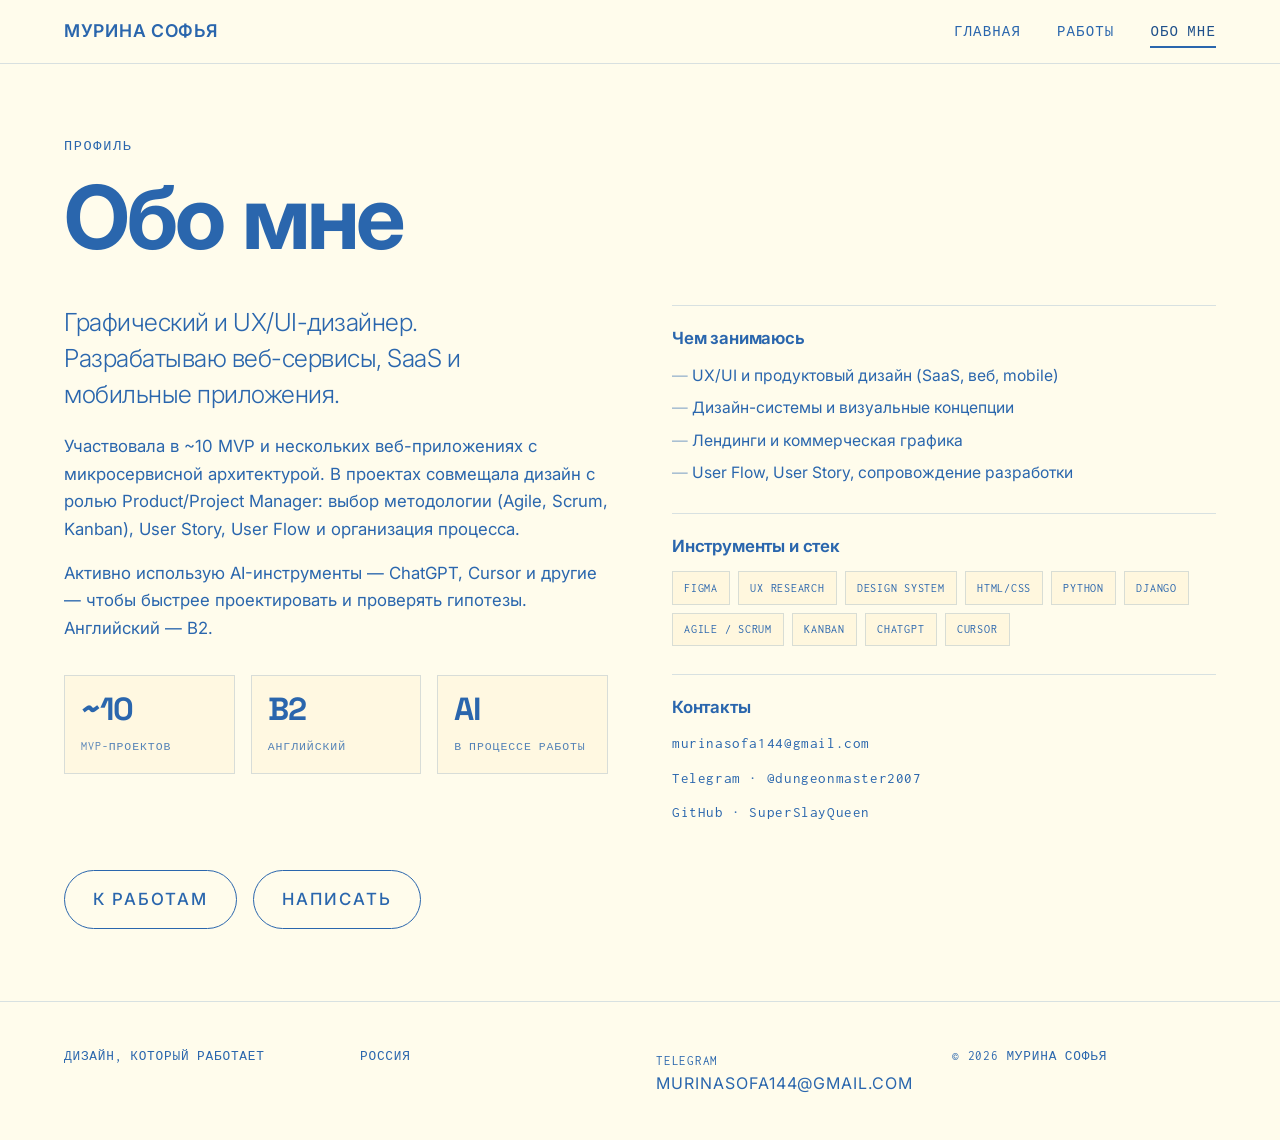
==== about.html @ 9db1d9d8 "Rebuild portfolio: brett.land-inspired design, cases, about page Co-authored-by: Cursor <cursoragent" ====
<!DOCTYPE html>
<html lang="ru">
<head>
  <meta charset="UTF-8" />
  <meta name="viewport" content="width=device-width, initial-scale=1.0" />
  <meta name="description" content="О Муриной Софье — графический и UX/UI-дизайнер, разработчик." />
  <title>Обо мне — Мурина Софья</title>
  <link rel="preconnect" href="https://fonts.googleapis.com" />
  <link rel="preconnect" href="https://fonts.gstatic.com" crossorigin />
  <link href="https://fonts.googleapis.com/css2?family=Inconsolata:wght@400;500;700&family=Inter:wght@300;400;500;600;700&family=Space+Grotesk:wght@500;600;700&display=swap" rel="stylesheet" />
  <link rel="stylesheet" href="styles.css" />
</head>
<body>
  <header class="site-nav">
    <a class="nav-brand" href="index.html">Мурина Софья</a>
    <button class="nav-toggle" type="button" aria-expanded="false" aria-controls="nav-menu">Меню</button>
    <nav id="nav-menu" class="nav-links" aria-label="Основная навигация">
      <a href="index.html">Главная</a>
      <a href="works.html">Работы</a>
      <a class="is-active" href="about.html">Обо мне</a>
    </nav>
  </header>

  <main>
    <section class="section">
      <div class="wrap">
        <p class="eyebrow reveal">Профиль</p>
        <h1 class="display reveal">Обо мне</h1>

        <div class="about-grid" style="margin-top: 2.5rem;">
          <div class="reveal">
            <p class="lede" style="max-width: 28ch;">
              Графический и UX/UI-дизайнер. Разрабатываю веб-сервисы, SaaS и мобильные приложения.
            </p>
            <p class="body-text" style="margin-top: 1.25rem;">
              Участвовала в ~10 MVP и нескольких веб-приложениях с микросервисной архитектурой. В проектах совмещала дизайн с ролью Product/Project Manager: выбор методологии (Agile, Scrum, Kanban), User Story, User Flow и организация процесса.
            </p>
            <p class="body-text">
              Активно использую AI-инструменты — ChatGPT, Cursor и другие — чтобы быстрее проектировать и проверять гипотезы. Английский — B2.
            </p>

            <div class="stats">
              <div class="stat">
                <strong>~10</strong>
                <span>MVP-проектов</span>
              </div>
              <div class="stat">
                <strong>B2</strong>
                <span>Английский</span>
              </div>
              <div class="stat">
                <strong>AI</strong>
                <span>в процессе работы</span>
              </div>
            </div>
          </div>

          <div class="reveal">
            <div class="about-block">
              <h3>Чем занимаюсь</h3>
              <ul>
                <li>UX/UI и продуктовый дизайн (SaaS, веб, mobile)</li>
                <li>Дизайн-системы и визуальные концепции</li>
                <li>Лендинги и коммерческая графика</li>
                <li>User Flow, User Story, сопровождение разработки</li>
              </ul>
            </div>

            <div class="about-block" style="margin-top: 1.75rem;">
              <h3>Инструменты и стек</h3>
              <div class="skill-cloud">
                <span class="skill">Figma</span>
                <span class="skill">UX Research</span>
                <span class="skill">Design System</span>
                <span class="skill">HTML/CSS</span>
                <span class="skill">Python</span>
                <span class="skill">Django</span>
                <span class="skill">Agile / Scrum</span>
                <span class="skill">Kanban</span>
                <span class="skill">ChatGPT</span>
                <span class="skill">Cursor</span>
              </div>
            </div>

            <div class="about-block" style="margin-top: 1.75rem;">
              <h3>Контакты</h3>
              <div class="contact-list">
                <a href="mailto:murinasofa144@gmail.com">murinasofa144@gmail.com</a>
                <a href="https://t.me/dungeonmaster2007" target="_blank" rel="noopener">Telegram · @dungeonmaster2007</a>
                <a href="https://github.com/SuperSlayQueen" target="_blank" rel="noopener">GitHub · SuperSlayQueen</a>
              </div>
            </div>
          </div>
        </div>

        <div class="btn-row reveal">
          <a class="btn" href="works.html">К работам</a>
          <a class="btn" href="mailto:murinasofa144@gmail.com">Написать</a>
        </div>
      </div>
    </section>
  </main>

  <footer class="site-footer">
    <div class="wrap footer-grid">
      <p>Дизайн, который работает</p>
      <p>Россия</p>
      <div>
        <a href="https://t.me/dungeonmaster2007" target="_blank" rel="noopener">Telegram</a><br />
        <button class="copy-email" type="button" data-email="murinasofa144@gmail.com">
          <span class="default">murinasofa144@gmail.com</span>
          <span class="copied">Скопировано!</span>
        </button>
      </div>
      <p>© <span data-year></span> Мурина Софья</p>
    </div>
  </footer>

  <script src="script.js"></script>
</body>
</html>
---- styles.css ----
/* Sofia Murina portfolio — inspired by brett.land visual system
   Fonts: Inter + Inconsolata (free, same as reference);
   Space Grotesk = free alternative to Adobe Neue Kabel */

:root {
  --ivory: #fffcec;
  --cornsilk: #fef0cc;
  --royal: #2a66ad;
  --royal-deep: #1e4f8a;
  --ink: #1a1a1a;
  --line: rgba(42, 102, 173, 0.18);
  --font-display: "Space Grotesk", "Inter", sans-serif;
  --font-body: "Inter", sans-serif;
  --font-mono: "Inconsolata", monospace;
  --ease: cubic-bezier(0.22, 1, 0.36, 1);
  --pad: clamp(1.25rem, 5vw, 5rem);
  --max: 72rem;
}

*,
*::before,
*::after {
  box-sizing: border-box;
  margin: 0;
  padding: 0;
}

html {
  scroll-behavior: smooth;
}

body {
  font-family: var(--font-body);
  background: var(--ivory);
  color: var(--royal);
  line-height: 1.5;
  -webkit-font-smoothing: antialiased;
  min-height: 100vh;
  display: flex;
  flex-direction: column;
}

img {
  display: block;
  max-width: 100%;
  height: auto;
}

a {
  color: inherit;
  text-decoration: none;
}

ul {
  list-style: none;
}

/* —— Nav —— */
.site-nav {
  position: sticky;
  top: 0;
  z-index: 100;
  display: grid;
  grid-template-columns: 1fr auto;
  align-items: center;
  gap: 1rem 2rem;
  padding: 1.15rem var(--pad);
  background: rgba(255, 252, 236, 0.92);
  backdrop-filter: blur(10px);
  border-bottom: 1px solid var(--line);
}

.nav-brand {
  font-family: var(--font-display);
  font-weight: 600;
  font-size: clamp(0.95rem, 1.4vw, 1.1rem);
  letter-spacing: 0.04em;
  text-transform: uppercase;
}

.nav-links {
  display: flex;
  gap: clamp(1rem, 3vw, 2.25rem);
  font-family: var(--font-mono);
  font-size: clamp(0.8rem, 1.1vw, 0.95rem);
  letter-spacing: 0.08em;
  text-transform: uppercase;
}

.nav-links a {
  position: relative;
  transition: color 0.2s var(--ease);
}

.nav-links a:hover,
.nav-links a.is-active {
  color: var(--royal-deep);
}

.nav-links a.is-active::after {
  content: "";
  position: absolute;
  left: 0;
  right: 0;
  bottom: -0.35rem;
  height: 2px;
  background: var(--royal);
}

.nav-toggle {
  display: none;
  border: 1px solid var(--royal);
  background: transparent;
  color: var(--royal);
  font-family: var(--font-mono);
  font-size: 0.8rem;
  letter-spacing: 0.08em;
  text-transform: uppercase;
  padding: 0.45rem 0.7rem;
  cursor: pointer;
}

/* —— Layout —— */
main {
  flex: 1;
}

.wrap {
  width: min(100% - 2 * var(--pad), var(--max));
  margin-inline: auto;
}

.section {
  padding: clamp(3rem, 8vh, 6rem) 0;
}

.section-tight {
  padding: clamp(2rem, 5vh, 3.5rem) 0;
}

/* —— Typography —— */
.eyebrow {
  font-family: var(--font-mono);
  font-size: 0.85rem;
  letter-spacing: 0.12em;
  text-transform: uppercase;
  margin-bottom: 1rem;
  opacity: 0.85;
}

.display {
  font-family: var(--font-display);
  font-weight: 700;
  letter-spacing: -0.035em;
  line-height: 1.05;
  font-size: clamp(2.4rem, 7.5vw, 5.5rem);
}

.headline {
  font-family: var(--font-display);
  font-weight: 700;
  letter-spacing: -0.03em;
  line-height: 1.12;
  font-size: clamp(1.75rem, 4vw, 3rem);
}

.lede {
  font-weight: 300;
  letter-spacing: -0.02em;
  font-size: clamp(1.1rem, 2.2vw, 1.55rem);
  line-height: 1.45;
  max-width: 38ch;
}

.body-text {
  font-size: 1.05rem;
  line-height: 1.65;
  max-width: 60ch;
}

.body-text + .body-text {
  margin-top: 1rem;
}

/* —— Hero —— */
.hero {
  position: relative;
  padding: clamp(3rem, 10vh, 7rem) 0 clamp(2.5rem, 6vh, 4rem);
  overflow: hidden;
}

.hero-stage {
  position: relative;
  border: 1px solid var(--line);
  background:
    linear-gradient(135deg, rgba(42, 102, 173, 0.08), transparent 45%),
    linear-gradient(0deg, var(--cornsilk), var(--ivory));
  min-height: clamp(220px, 38vw, 420px);
  display: grid;
  place-items: center;
  margin-bottom: clamp(2rem, 5vh, 3.5rem);
  overflow: hidden;
}

.hero-stage::before {
  content: "";
  position: absolute;
  inset: 0;
  background-image:
    linear-gradient(var(--line) 1px, transparent 1px),
    linear-gradient(90deg, var(--line) 1px, transparent 1px);
  background-size: 48px 48px;
  mask-image: radial-gradient(ellipse 70% 70% at 50% 50%, black, transparent 75%);
  animation: grid-shift 24s linear infinite;
}

.hero-mark {
  position: relative;
  z-index: 1;
  text-align: center;
  padding: 2rem 1.5rem;
}

.hero-mark .display {
  font-size: clamp(2.2rem, 8vw, 5.2rem);
}

.hero-mark .tag {
  margin-top: 0.85rem;
  font-family: var(--font-mono);
  letter-spacing: 0.14em;
  text-transform: uppercase;
  font-size: clamp(0.75rem, 1.4vw, 0.95rem);
}

.hero-grid {
  display: grid;
  grid-template-columns: 1.1fr 0.9fr;
  gap: clamp(1.5rem, 4vw, 3.5rem);
  align-items: start;
}

.hero-grid .lede {
  margin-top: 1.25rem;
}

/* —— Buttons —— */
.btn {
  display: inline-flex;
  align-items: center;
  justify-content: center;
  font-family: var(--font-display);
  font-weight: 500;
  font-size: clamp(0.85rem, 1.4vw, 1.05rem);
  letter-spacing: 0.12em;
  text-transform: uppercase;
  border: 1px solid var(--royal);
  color: var(--royal);
  background: transparent;
  border-radius: 999px;
  padding: 1rem 1.75rem;
  transition: background 0.25s var(--ease), color 0.25s var(--ease), transform 0.25s var(--ease);
  cursor: pointer;
}

.btn:hover {
  background: var(--royal);
  color: var(--ivory);
  transform: translateY(-2px);
}

.btn-row {
  margin-top: clamp(2rem, 5vh, 3.5rem);
  display: flex;
  flex-wrap: wrap;
  gap: 1rem;
}

/* —— Works grid —— */
.works-grid {
  display: grid;
  grid-template-columns: repeat(2, 1fr);
  gap: clamp(1.25rem, 3vw, 2rem);
}

.work-card {
  display: flex;
  flex-direction: column;
  gap: 0.9rem;
  transition: transform 0.35s var(--ease);
}

.work-card:hover {
  transform: translateY(-4px);
}

.work-card-media {
  position: relative;
  aspect-ratio: 4 / 3;
  overflow: hidden;
  border: 1px solid var(--line);
  background: var(--cornsilk);
}

.work-card-media img {
  width: 100%;
  height: 100%;
  object-fit: cover;
  object-position: top center;
  transition: transform 0.55s var(--ease);
}

.work-card:hover .work-card-media img {
  transform: scale(1.03);
}

.work-card-media.is-phone {
  display: grid;
  place-items: center;
  background:
    radial-gradient(circle at 50% 30%, rgba(42, 102, 173, 0.12), transparent 55%),
    var(--cornsilk);
}

.work-card-media.is-phone img {
  width: auto;
  height: 92%;
  max-width: 46%;
  object-fit: contain;
  border-radius: 12px;
  box-shadow: 0 12px 40px rgba(26, 26, 26, 0.18);
}

.work-card-meta {
  display: flex;
  flex-direction: column;
  gap: 0.25rem;
  padding-inline: 0.1rem;
}

.work-card-meta .type {
  font-family: var(--font-mono);
  font-size: 0.75rem;
  letter-spacing: 0.1em;
  text-transform: uppercase;
  opacity: 0.8;
}

.work-card-meta .title {
  font-family: var(--font-display);
  font-weight: 650;
  font-size: clamp(1.15rem, 2vw, 1.45rem);
  letter-spacing: -0.02em;
}

.work-card-meta .arrow {
  font-family: var(--font-mono);
  font-size: 0.85rem;
  opacity: 0;
  transform: translateX(-6px);
  transition: opacity 0.25s var(--ease), transform 0.25s var(--ease);
}

.work-card:hover .arrow {
  opacity: 1;
  transform: none;
}

/* —— About —— */
.about-grid {
  display: grid;
  grid-template-columns: 1fr 1fr;
  gap: clamp(2rem, 5vw, 4rem);
  align-items: start;
}

.about-block {
  border-top: 1px solid var(--line);
  padding-top: 1.25rem;
}

.about-block h3 {
  font-family: var(--font-display);
  font-size: 1.05rem;
  font-weight: 650;
  letter-spacing: -0.01em;
  margin-bottom: 0.75rem;
}

.about-block p,
.about-block li {
  font-size: 0.98rem;
  line-height: 1.6;
}

.about-block ul {
  display: flex;
  flex-direction: column;
  gap: 0.45rem;
}

.about-block li::before {
  content: "— ";
  opacity: 0.5;
}

.skill-cloud {
  display: flex;
  flex-wrap: wrap;
  gap: 0.5rem;
  margin-top: 0.5rem;
}

.skill {
  font-family: var(--font-mono);
  font-size: 0.78rem;
  letter-spacing: 0.06em;
  text-transform: uppercase;
  border: 1px solid var(--line);
  padding: 0.4rem 0.7rem;
  background: rgba(254, 240, 204, 0.45);
}

.contact-list {
  display: flex;
  flex-direction: column;
  gap: 0.65rem;
  margin-top: 0.5rem;
}

.contact-list a {
  font-family: var(--font-mono);
  font-size: 0.95rem;
  letter-spacing: 0.04em;
  border-bottom: 1px solid transparent;
  width: fit-content;
  transition: border-color 0.2s var(--ease);
}

.contact-list a:hover {
  border-bottom-color: var(--royal);
}

.stats {
  display: grid;
  grid-template-columns: repeat(3, 1fr);
  gap: 1rem;
  margin: 2rem 0 0;
}

.stat {
  border: 1px solid var(--line);
  padding: 1.1rem 1rem;
  background: rgba(254, 240, 204, 0.35);
}

.stat strong {
  display: block;
  font-family: var(--font-display);
  font-size: clamp(1.5rem, 3vw, 2rem);
  letter-spacing: -0.03em;
  line-height: 1;
  margin-bottom: 0.4rem;
}

.stat span {
  font-family: var(--font-mono);
  font-size: 0.72rem;
  letter-spacing: 0.08em;
  text-transform: uppercase;
  opacity: 0.8;
}

/* —— Case study —— */
.case-hero {
  padding-top: clamp(2rem, 6vh, 4rem);
}

.case-meta {
  display: flex;
  flex-wrap: wrap;
  gap: 0.5rem 1.25rem;
  margin: 1rem 0 1.5rem;
  font-family: var(--font-mono);
  font-size: 0.8rem;
  letter-spacing: 0.08em;
  text-transform: uppercase;
}

.case-layout {
  display: grid;
  grid-template-columns: 1fr 1.4fr;
  gap: clamp(1.5rem, 4vw, 3rem);
  margin-top: 2rem;
}

.case-aside h3 {
  font-family: var(--font-display);
  font-size: 0.95rem;
  margin: 1.5rem 0 0.6rem;
}

.case-aside h3:first-child {
  margin-top: 0;
}

.case-aside ul {
  display: flex;
  flex-direction: column;
  gap: 0.4rem;
}

.case-aside li {
  font-size: 0.95rem;
  line-height: 1.5;
  padding-left: 0.9rem;
  position: relative;
}

.case-aside li::before {
  content: "";
  position: absolute;
  left: 0;
  top: 0.55em;
  width: 5px;
  height: 5px;
  background: var(--royal);
  border-radius: 50%;
}

.gallery {
  display: flex;
  flex-direction: column;
  gap: 1.25rem;
}

.gallery figure {
  border: 1px solid var(--line);
  background: #fff;
  overflow: hidden;
}

.gallery figcaption {
  font-family: var(--font-mono);
  font-size: 0.75rem;
  letter-spacing: 0.08em;
  text-transform: uppercase;
  padding: 0.7rem 0.9rem;
  border-top: 1px solid var(--line);
  background: rgba(254, 240, 204, 0.4);
}

.gallery-phone {
  display: grid;
  grid-template-columns: repeat(auto-fill, minmax(180px, 1fr));
  gap: 1rem;
}

.gallery-phone figure {
  background: #1a1228;
}

.gallery-phone img {
  width: 100%;
  height: auto;
}

.back-link {
  font-family: var(--font-mono);
  font-size: 0.85rem;
  letter-spacing: 0.08em;
  text-transform: uppercase;
  display: inline-block;
  margin-bottom: 1.5rem;
  opacity: 0.75;
  transition: opacity 0.2s;
}

.back-link:hover {
  opacity: 1;
}

.next-project {
  margin-top: clamp(2.5rem, 6vh, 4rem);
  padding-top: 2rem;
  border-top: 1px solid var(--line);
  display: flex;
  justify-content: space-between;
  align-items: center;
  gap: 1rem;
  flex-wrap: wrap;
}

.next-project span {
  font-family: var(--font-mono);
  font-size: 0.8rem;
  letter-spacing: 0.1em;
  text-transform: uppercase;
  opacity: 0.7;
}

.next-project a {
  font-family: var(--font-display);
  font-weight: 650;
  font-size: 1.25rem;
}

/* —— Footer —— */
.site-footer {
  border-top: 1px solid var(--line);
  padding: clamp(2rem, 5vh, 3.5rem) 0;
  margin-top: auto;
}

.footer-grid {
  display: grid;
  grid-template-columns: repeat(4, 1fr);
  gap: clamp(1rem, 3vw, 2rem);
}

.footer-grid p,
.footer-grid a {
  font-family: var(--font-mono);
  font-size: 0.8rem;
  letter-spacing: 0.06em;
  text-transform: uppercase;
  line-height: 1.45;
}

.footer-grid a:hover {
  text-decoration: underline;
}

.copy-email {
  cursor: pointer;
  border: none;
  background: none;
  padding: 0;
  font: inherit;
  color: inherit;
  text-align: left;
  text-transform: uppercase;
  letter-spacing: 0.06em;
}

.copy-email .copied {
  display: none;
}

.copy-email.is-copied .default {
  display: none;
}

.copy-email.is-copied .copied {
  display: inline;
}

/* —— Motion —— */
.reveal {
  opacity: 0;
  transform: translateY(18px);
  transition: opacity 0.7s var(--ease), transform 0.7s var(--ease);
}

.reveal.is-in {
  opacity: 1;
  transform: none;
}

@keyframes grid-shift {
  from { transform: translate(0, 0); }
  to { transform: translate(48px, 48px); }
}

/* —— Responsive —— */
@media (max-width: 900px) {
  .hero-grid,
  .about-grid,
  .case-layout,
  .works-grid {
    grid-template-columns: 1fr;
  }

  .footer-grid {
    grid-template-columns: 1fr 1fr;
    gap: 1.5rem;
  }

  .stats {
    grid-template-columns: 1fr;
  }
}

@media (max-width: 640px) {
  .site-nav {
    grid-template-columns: 1fr auto;
  }

  .nav-toggle {
    display: inline-flex;
  }

  .nav-links {
    display: none;
    position: absolute;
    top: 100%;
    left: 0;
    right: 0;
    flex-direction: column;
    gap: 0;
    background: var(--ivory);
    border-bottom: 1px solid var(--line);
    padding: 0.5rem var(--pad) 1rem;
  }

  .nav-links.is-open {
    display: flex;
  }

  .nav-links a {
    padding: 0.75rem 0;
    border-top: 1px solid var(--line);
  }

  .footer-grid {
    grid-template-columns: 1fr;
  }

  .work-card-media.is-phone img {
    max-width: 55%;
  }
}

@media (prefers-reduced-motion: reduce) {
  html { scroll-behavior: auto; }
  .reveal { opacity: 1; transform: none; transition: none; }
  .hero-stage::before { animation: none; }
  .work-card:hover { transform: none; }
}
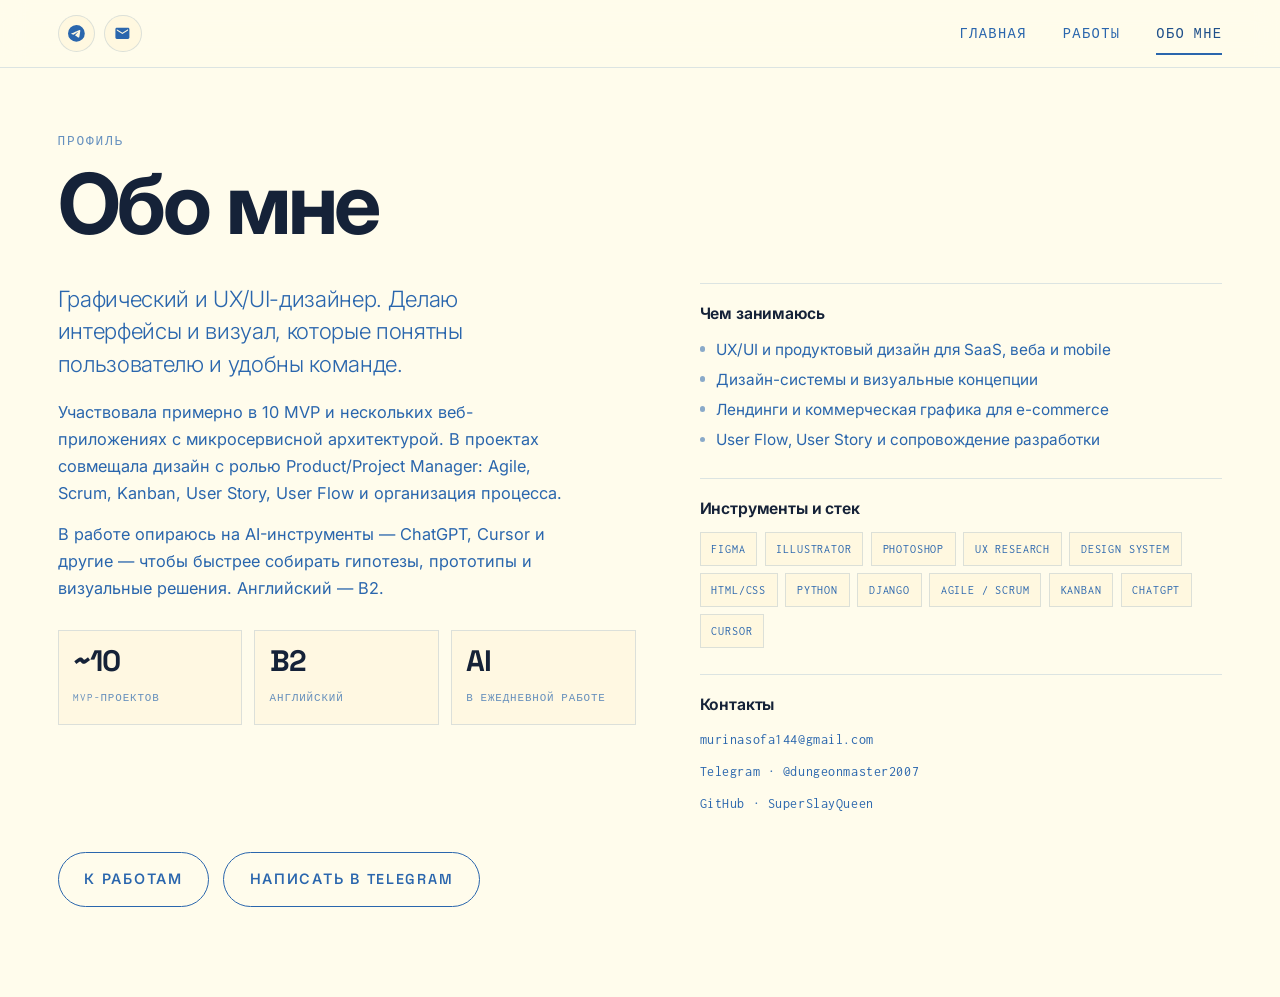
==== commit f3521d5d: "Polish portfolio: sticky cases, icon nav, better previews, no footer Co-authored-by: Cursor <cursora" ====
--- a/about.html
+++ b/about.html
@@ -3,7 +3,7 @@
 <head>
   <meta charset="UTF-8" />
   <meta name="viewport" content="width=device-width, initial-scale=1.0" />
-  <meta name="description" content="О Муриной Софье — графический и UX/UI-дизайнер, разработчик." />
+  <meta name="description" content="О Муриной Софье — графический и UX/UI-дизайнер." />
   <title>Обо мне — Мурина Софья</title>
   <link rel="preconnect" href="https://fonts.googleapis.com" />
   <link rel="preconnect" href="https://fonts.gstatic.com" crossorigin />
@@ -12,7 +12,14 @@
 </head>
 <body>
   <header class="site-nav">
-    <a class="nav-brand" href="index.html">Мурина Софья</a>
+    <div class="nav-contacts">
+      <a class="nav-icon" href="https://t.me/dungeonmaster2007" target="_blank" rel="noopener" aria-label="Написать в Telegram">
+        <svg viewBox="0 0 24 24" aria-hidden="true"><path d="M11.944 0A12 12 0 0 0 0 12a12 12 0 0 0 12 12 12 12 0 0 0 12-12A12 12 0 0 0 12 0a12 12 0 0 0-.056 0zm4.962 7.224c.1-.002.321.023.465.14a.506.506 0 0 1 .171.325c.016.093.036.306.02.472-.18 1.898-.962 6.502-1.36 8.627-.168.9-.499 1.201-.82 1.23-.696.065-1.225-.46-1.9-.902-1.056-.693-1.653-1.124-2.678-1.8-1.185-.78-.417-1.21.258-1.91.177-.184 3.247-2.977 3.307-3.23.007-.032.014-.15-.056-.212s-.174-.041-.249-.024c-.106.024-1.793 1.14-5.061 3.345-.48.33-.913.49-1.302.48-.428-.008-1.252-.241-1.865-.44-.752-.245-1.349-.374-1.297-.789.027-.216.325-.437.893-.663 3.498-1.524 5.83-2.529 6.998-3.014 3.332-1.386 4.025-1.627 4.476-1.635z"/></svg>
+      </a>
+      <a class="nav-icon" href="mailto:murinasofa144@gmail.com" aria-label="Написать на почту">
+        <svg viewBox="0 0 24 24" aria-hidden="true"><path d="M20 4H4c-1.1 0-2 .9-2 2v12c0 1.1.9 2 2 2h16c1.1 0 2-.9 2-2V6c0-1.1-.9-2-2-2zm0 4-8 5-8-5V6l8 5 8-5v2z"/></svg>
+      </a>
+    </div>
     <button class="nav-toggle" type="button" aria-expanded="false" aria-controls="nav-menu">Меню</button>
     <nav id="nav-menu" class="nav-links" aria-label="Основная навигация">
       <a href="index.html">Главная</a>
@@ -27,16 +34,16 @@
         <p class="eyebrow reveal">Профиль</p>
         <h1 class="display reveal">Обо мне</h1>
 
-        <div class="about-grid" style="margin-top: 2.5rem;">
+        <div class="about-grid">
           <div class="reveal">
-            <p class="lede" style="max-width: 28ch;">
-              Графический и UX/UI-дизайнер. Разрабатываю веб-сервисы, SaaS и мобильные приложения.
+            <p class="lede" style="max-width: 30ch;">
+              Графический и UX/UI-дизайнер. Делаю интерфейсы и визуал, которые понятны пользователю и удобны команде.
             </p>
-            <p class="body-text" style="margin-top: 1.25rem;">
-              Участвовала в ~10 MVP и нескольких веб-приложениях с микросервисной архитектурой. В проектах совмещала дизайн с ролью Product/Project Manager: выбор методологии (Agile, Scrum, Kanban), User Story, User Flow и организация процесса.
+            <p class="body-text" style="margin-top: 1.2rem;">
+              Участвовала примерно в 10 MVP и нескольких веб-приложениях с микросервисной архитектурой. В проектах совмещала дизайн с ролью Product/Project Manager: Agile, Scrum, Kanban, User Story, User Flow и организация процесса.
             </p>
             <p class="body-text">
-              Активно использую AI-инструменты — ChatGPT, Cursor и другие — чтобы быстрее проектировать и проверять гипотезы. Английский — B2.
+              В работе опираюсь на AI-инструменты — ChatGPT, Cursor и другие — чтобы быстрее собирать гипотезы, прототипы и визуальные решения. Английский — B2.
             </p>
 
             <div class="stats">
@@ -50,7 +57,7 @@
               </div>
               <div class="stat">
                 <strong>AI</strong>
-                <span>в процессе работы</span>
+                <span>в ежедневной работе</span>
               </div>
             </div>
           </div>
@@ -59,17 +66,19 @@
             <div class="about-block">
               <h3>Чем занимаюсь</h3>
               <ul>
-                <li>UX/UI и продуктовый дизайн (SaaS, веб, mobile)</li>
+                <li>UX/UI и продуктовый дизайн для SaaS, веба и mobile</li>
                 <li>Дизайн-системы и визуальные концепции</li>
-                <li>Лендинги и коммерческая графика</li>
-                <li>User Flow, User Story, сопровождение разработки</li>
+                <li>Лендинги и коммерческая графика для e-commerce</li>
+                <li>User Flow, User Story и сопровождение разработки</li>
               </ul>
             </div>
 
-            <div class="about-block" style="margin-top: 1.75rem;">
+            <div class="about-block">
               <h3>Инструменты и стек</h3>
               <div class="skill-cloud">
                 <span class="skill">Figma</span>
+                <span class="skill">Illustrator</span>
+                <span class="skill">Photoshop</span>
                 <span class="skill">UX Research</span>
                 <span class="skill">Design System</span>
                 <span class="skill">HTML/CSS</span>
@@ -82,7 +91,7 @@
               </div>
             </div>
 
-            <div class="about-block" style="margin-top: 1.75rem;">
+            <div class="about-block">
               <h3>Контакты</h3>
               <div class="contact-list">
                 <a href="mailto:murinasofa144@gmail.com">murinasofa144@gmail.com</a>
@@ -95,27 +104,12 @@
 
         <div class="btn-row reveal">
           <a class="btn" href="works.html">К работам</a>
-          <a class="btn" href="mailto:murinasofa144@gmail.com">Написать</a>
+          <a class="btn" href="https://t.me/dungeonmaster2007" target="_blank" rel="noopener">Написать в Telegram</a>
         </div>
       </div>
     </section>
   </main>
 
-  <footer class="site-footer">
-    <div class="wrap footer-grid">
-      <p>Дизайн, который работает</p>
-      <p>Россия</p>
-      <div>
-        <a href="https://t.me/dungeonmaster2007" target="_blank" rel="noopener">Telegram</a><br />
-        <button class="copy-email" type="button" data-email="murinasofa144@gmail.com">
-          <span class="default">murinasofa144@gmail.com</span>
-          <span class="copied">Скопировано!</span>
-        </button>
-      </div>
-      <p>© <span data-year></span> Мурина Софья</p>
-    </div>
-  </footer>
-
   <script src="script.js"></script>
 </body>
 </html>
--- a/styles.css
+++ b/styles.css
@@ -1,20 +1,23 @@
-/* Sofia Murina portfolio — inspired by brett.land visual system
-   Fonts: Inter + Inconsolata (free, same as reference);
-   Space Grotesk = free alternative to Adobe Neue Kabel */
+/* Мурина Софья — portfolio
+   Inter + Inconsolata (free, as on brett.land)
+   Space Grotesk — free stand-in for Adobe Neue Kabel */
 
 :root {
   --ivory: #fffcec;
   --cornsilk: #fef0cc;
   --royal: #2a66ad;
   --royal-deep: #1e4f8a;
-  --ink: #1a1a1a;
-  --line: rgba(42, 102, 173, 0.18);
+  --ink: #152238;
+  --muted: rgba(42, 102, 173, 0.72);
+  --line: rgba(42, 102, 173, 0.16);
+  --surface: #ffffff;
   --font-display: "Space Grotesk", "Inter", sans-serif;
   --font-body: "Inter", sans-serif;
   --font-mono: "Inconsolata", monospace;
   --ease: cubic-bezier(0.22, 1, 0.36, 1);
-  --pad: clamp(1.25rem, 5vw, 5rem);
-  --max: 72rem;
+  --pad: clamp(1.25rem, 4.5vw, 4.5rem);
+  --max: 78rem;
+  --nav-h: 4.25rem;
 }
 
 *,
@@ -33,11 +36,9 @@
   font-family: var(--font-body);
   background: var(--ivory);
   color: var(--royal);
-  line-height: 1.5;
+  line-height: 1.55;
   -webkit-font-smoothing: antialiased;
   min-height: 100vh;
-  display: flex;
-  flex-direction: column;
 }
 
 img {
@@ -53,6 +54,10 @@
 
 ul {
   list-style: none;
+}
+
+button {
+  font: inherit;
 }
 
 /* —— Nav —— */
@@ -60,35 +65,61 @@
   position: sticky;
   top: 0;
   z-index: 100;
-  display: grid;
-  grid-template-columns: 1fr auto;
+  min-height: var(--nav-h);
+  display: flex;
   align-items: center;
-  gap: 1rem 2rem;
-  padding: 1.15rem var(--pad);
-  background: rgba(255, 252, 236, 0.92);
-  backdrop-filter: blur(10px);
+  justify-content: space-between;
+  gap: 1.5rem;
+  padding: 0.85rem var(--pad);
+  background: rgba(255, 252, 236, 0.9);
+  backdrop-filter: blur(12px);
   border-bottom: 1px solid var(--line);
 }
 
-.nav-brand {
-  font-family: var(--font-display);
-  font-weight: 600;
-  font-size: clamp(0.95rem, 1.4vw, 1.1rem);
-  letter-spacing: 0.04em;
-  text-transform: uppercase;
+.nav-contacts {
+  display: flex;
+  align-items: center;
+  gap: 0.55rem;
+}
+
+.nav-icon {
+  width: 2.35rem;
+  height: 2.35rem;
+  display: inline-grid;
+  place-items: center;
+  border: 1px solid var(--line);
+  border-radius: 999px;
+  background: rgba(254, 240, 204, 0.35);
+  color: var(--royal);
+  transition: background 0.25s var(--ease), border-color 0.25s var(--ease), color 0.25s var(--ease), transform 0.25s var(--ease);
+}
+
+.nav-icon svg {
+  width: 1.05rem;
+  height: 1.05rem;
+  fill: currentColor;
+}
+
+.nav-icon:hover {
+  background: var(--royal);
+  border-color: var(--royal);
+  color: var(--ivory);
+  transform: translateY(-1px);
 }
 
 .nav-links {
   display: flex;
-  gap: clamp(1rem, 3vw, 2.25rem);
-  font-family: var(--font-mono);
-  font-size: clamp(0.8rem, 1.1vw, 0.95rem);
-  letter-spacing: 0.08em;
+  align-items: center;
+  gap: clamp(1.25rem, 2.8vw, 2.5rem);
+  font-family: var(--font-mono);
+  font-size: 0.86rem;
+  letter-spacing: 0.1em;
   text-transform: uppercase;
 }
 
 .nav-links a {
   position: relative;
+  padding: 0.2rem 0;
   transition: color 0.2s var(--ease);
 }
 
@@ -102,7 +133,7 @@
   position: absolute;
   left: 0;
   right: 0;
-  bottom: -0.35rem;
+  bottom: -0.45rem;
   height: 2px;
   background: var(--royal);
 }
@@ -113,92 +144,86 @@
   background: transparent;
   color: var(--royal);
   font-family: var(--font-mono);
-  font-size: 0.8rem;
-  letter-spacing: 0.08em;
-  text-transform: uppercase;
-  padding: 0.45rem 0.7rem;
+  font-size: 0.78rem;
+  letter-spacing: 0.1em;
+  text-transform: uppercase;
+  padding: 0.45rem 0.75rem;
   cursor: pointer;
 }
 
 /* —— Layout —— */
-main {
-  flex: 1;
-}
-
 .wrap {
   width: min(100% - 2 * var(--pad), var(--max));
   margin-inline: auto;
 }
 
 .section {
-  padding: clamp(3rem, 8vh, 6rem) 0;
-}
-
-.section-tight {
-  padding: clamp(2rem, 5vh, 3.5rem) 0;
-}
-
-/* —— Typography —— */
+  padding: clamp(2.75rem, 7vh, 5.5rem) 0 clamp(4rem, 10vh, 7rem);
+}
+
+/* —— Type —— */
 .eyebrow {
   font-family: var(--font-mono);
-  font-size: 0.85rem;
-  letter-spacing: 0.12em;
-  text-transform: uppercase;
-  margin-bottom: 1rem;
-  opacity: 0.85;
+  font-size: 0.8rem;
+  letter-spacing: 0.14em;
+  text-transform: uppercase;
+  margin-bottom: 0.85rem;
+  color: var(--muted);
 }
 
 .display {
   font-family: var(--font-display);
   font-weight: 700;
-  letter-spacing: -0.035em;
-  line-height: 1.05;
-  font-size: clamp(2.4rem, 7.5vw, 5.5rem);
+  letter-spacing: -0.04em;
+  line-height: 0.98;
+  font-size: clamp(2.5rem, 7vw, 5.25rem);
+  color: var(--ink);
 }
 
 .headline {
   font-family: var(--font-display);
   font-weight: 700;
-  letter-spacing: -0.03em;
-  line-height: 1.12;
-  font-size: clamp(1.75rem, 4vw, 3rem);
+  letter-spacing: -0.035em;
+  line-height: 1.08;
+  font-size: clamp(1.7rem, 3.6vw, 2.75rem);
+  color: var(--ink);
 }
 
 .lede {
   font-weight: 300;
-  letter-spacing: -0.02em;
-  font-size: clamp(1.1rem, 2.2vw, 1.55rem);
+  letter-spacing: -0.015em;
+  font-size: clamp(1.08rem, 2vw, 1.4rem);
   line-height: 1.45;
-  max-width: 38ch;
+  max-width: 34ch;
+  color: var(--royal);
 }
 
 .body-text {
-  font-size: 1.05rem;
+  font-size: 1.02rem;
   line-height: 1.65;
-  max-width: 60ch;
+  max-width: 52ch;
+  color: var(--royal);
 }
 
 .body-text + .body-text {
-  margin-top: 1rem;
+  margin-top: 0.9rem;
 }
 
 /* —— Hero —— */
 .hero {
-  position: relative;
-  padding: clamp(3rem, 10vh, 7rem) 0 clamp(2.5rem, 6vh, 4rem);
-  overflow: hidden;
+  padding: clamp(2.5rem, 7vh, 5rem) 0 clamp(3.5rem, 9vh, 6rem);
 }
 
 .hero-stage {
   position: relative;
   border: 1px solid var(--line);
   background:
-    linear-gradient(135deg, rgba(42, 102, 173, 0.08), transparent 45%),
-    linear-gradient(0deg, var(--cornsilk), var(--ivory));
-  min-height: clamp(220px, 38vw, 420px);
+    radial-gradient(ellipse 70% 80% at 70% 20%, rgba(42, 102, 173, 0.14), transparent 60%),
+    linear-gradient(180deg, var(--cornsilk) 0%, var(--ivory) 100%);
+  min-height: clamp(240px, 36vw, 400px);
   display: grid;
   place-items: center;
-  margin-bottom: clamp(2rem, 5vh, 3.5rem);
+  margin-bottom: clamp(2rem, 4.5vh, 3.25rem);
   overflow: hidden;
 }
 
@@ -209,9 +234,9 @@
   background-image:
     linear-gradient(var(--line) 1px, transparent 1px),
     linear-gradient(90deg, var(--line) 1px, transparent 1px);
-  background-size: 48px 48px;
-  mask-image: radial-gradient(ellipse 70% 70% at 50% 50%, black, transparent 75%);
-  animation: grid-shift 24s linear infinite;
+  background-size: 56px 56px;
+  mask-image: radial-gradient(ellipse 65% 65% at 50% 45%, black, transparent 78%);
+  animation: grid-shift 26s linear infinite;
 }
 
 .hero-mark {
@@ -222,45 +247,44 @@
 }
 
 .hero-mark .display {
-  font-size: clamp(2.2rem, 8vw, 5.2rem);
+  font-size: clamp(2.4rem, 8vw, 5rem);
 }
 
 .hero-mark .tag {
-  margin-top: 0.85rem;
-  font-family: var(--font-mono);
-  letter-spacing: 0.14em;
-  text-transform: uppercase;
-  font-size: clamp(0.75rem, 1.4vw, 0.95rem);
+  margin-top: 0.9rem;
+  font-family: var(--font-mono);
+  letter-spacing: 0.16em;
+  text-transform: uppercase;
+  font-size: clamp(0.72rem, 1.2vw, 0.88rem);
+  color: var(--muted);
 }
 
 .hero-grid {
   display: grid;
-  grid-template-columns: 1.1fr 0.9fr;
-  gap: clamp(1.5rem, 4vw, 3.5rem);
+  grid-template-columns: 1.05fr 0.95fr;
+  gap: clamp(1.75rem, 4vw, 3.5rem);
   align-items: start;
 }
 
 .hero-grid .lede {
-  margin-top: 1.25rem;
-}
-
-/* —— Buttons —— */
+  margin-top: 1.1rem;
+}
+
 .btn {
   display: inline-flex;
   align-items: center;
   justify-content: center;
   font-family: var(--font-display);
-  font-weight: 500;
-  font-size: clamp(0.85rem, 1.4vw, 1.05rem);
+  font-weight: 560;
+  font-size: 0.9rem;
   letter-spacing: 0.12em;
   text-transform: uppercase;
   border: 1px solid var(--royal);
   color: var(--royal);
   background: transparent;
   border-radius: 999px;
-  padding: 1rem 1.75rem;
+  padding: 0.95rem 1.6rem;
   transition: background 0.25s var(--ease), color 0.25s var(--ease), transform 0.25s var(--ease);
-  cursor: pointer;
 }
 
 .btn:hover {
@@ -270,28 +294,31 @@
 }
 
 .btn-row {
-  margin-top: clamp(2rem, 5vh, 3.5rem);
+  margin-top: clamp(1.75rem, 4vh, 2.75rem);
   display: flex;
   flex-wrap: wrap;
-  gap: 1rem;
-}
-
-/* —— Works grid —— */
+  gap: 0.85rem;
+}
+
+/* —— Works —— */
+.works-intro {
+  display: grid;
+  grid-template-columns: 1fr minmax(16rem, 28rem);
+  gap: 1.5rem 3rem;
+  align-items: end;
+  margin-bottom: clamp(2rem, 4vh, 3rem);
+}
+
 .works-grid {
   display: grid;
-  grid-template-columns: repeat(2, 1fr);
-  gap: clamp(1.25rem, 3vw, 2rem);
+  grid-template-columns: repeat(2, minmax(0, 1fr));
+  gap: clamp(1.5rem, 2.8vw, 2.25rem) clamp(1.25rem, 2.4vw, 2rem);
 }
 
 .work-card {
   display: flex;
   flex-direction: column;
-  gap: 0.9rem;
-  transition: transform 0.35s var(--ease);
-}
-
-.work-card:hover {
-  transform: translateY(-4px);
+  gap: 0.95rem;
 }
 
 .work-card-media {
@@ -299,7 +326,8 @@
   aspect-ratio: 4 / 3;
   overflow: hidden;
   border: 1px solid var(--line);
-  background: var(--cornsilk);
+  background: #1a2230;
+  isolation: isolate;
 }
 
 .work-card-media img {
@@ -307,359 +335,395 @@
   height: 100%;
   object-fit: cover;
   object-position: top center;
-  transition: transform 0.55s var(--ease);
+  transition: transform 0.7s var(--ease);
 }
 
 .work-card:hover .work-card-media img {
-  transform: scale(1.03);
-}
-
-.work-card-media.is-phone {
+  transform: scale(1.035);
+}
+
+.work-card-media::after {
+  content: "";
+  position: absolute;
+  inset: 0;
+  border: 1px solid rgba(255, 255, 255, 0.06);
+  pointer-events: none;
+}
+
+.work-card-meta {
   display: grid;
-  place-items: center;
-  background:
-    radial-gradient(circle at 50% 30%, rgba(42, 102, 173, 0.12), transparent 55%),
-    var(--cornsilk);
-}
-
-.work-card-media.is-phone img {
-  width: auto;
-  height: 92%;
-  max-width: 46%;
-  object-fit: contain;
-  border-radius: 12px;
-  box-shadow: 0 12px 40px rgba(26, 26, 26, 0.18);
-}
-
-.work-card-meta {
-  display: flex;
-  flex-direction: column;
-  gap: 0.25rem;
-  padding-inline: 0.1rem;
+  grid-template-columns: 1fr auto;
+  gap: 0.2rem 1rem;
+  align-items: baseline;
+  padding-inline: 0.05rem;
 }
 
 .work-card-meta .type {
-  font-family: var(--font-mono);
-  font-size: 0.75rem;
-  letter-spacing: 0.1em;
-  text-transform: uppercase;
-  opacity: 0.8;
+  grid-column: 1 / -1;
+  font-family: var(--font-mono);
+  font-size: 0.72rem;
+  letter-spacing: 0.12em;
+  text-transform: uppercase;
+  color: var(--muted);
 }
 
 .work-card-meta .title {
   font-family: var(--font-display);
   font-weight: 650;
-  font-size: clamp(1.15rem, 2vw, 1.45rem);
-  letter-spacing: -0.02em;
+  font-size: clamp(1.2rem, 2vw, 1.5rem);
+  letter-spacing: -0.025em;
+  color: var(--ink);
 }
 
 .work-card-meta .arrow {
   font-family: var(--font-mono);
-  font-size: 0.85rem;
-  opacity: 0;
-  transform: translateX(-6px);
-  transition: opacity 0.25s var(--ease), transform 0.25s var(--ease);
+  font-size: 0.8rem;
+  letter-spacing: 0.06em;
+  color: var(--muted);
+  transition: color 0.25s var(--ease), transform 0.25s var(--ease);
 }
 
 .work-card:hover .arrow {
-  opacity: 1;
-  transform: none;
+  color: var(--royal);
+  transform: translateX(3px);
 }
 
 /* —— About —— */
 .about-grid {
   display: grid;
-  grid-template-columns: 1fr 1fr;
+  grid-template-columns: 1.05fr 0.95fr;
   gap: clamp(2rem, 5vw, 4rem);
   align-items: start;
+  margin-top: 2.25rem;
 }
 
 .about-block {
   border-top: 1px solid var(--line);
-  padding-top: 1.25rem;
+  padding-top: 1.15rem;
+}
+
+.about-block + .about-block {
+  margin-top: 1.6rem;
 }
 
 .about-block h3 {
   font-family: var(--font-display);
-  font-size: 1.05rem;
+  font-size: 0.98rem;
   font-weight: 650;
   letter-spacing: -0.01em;
-  margin-bottom: 0.75rem;
-}
-
-.about-block p,
+  margin-bottom: 0.7rem;
+  color: var(--ink);
+}
+
 .about-block li {
-  font-size: 0.98rem;
-  line-height: 1.6;
-}
-
-.about-block ul {
-  display: flex;
-  flex-direction: column;
-  gap: 0.45rem;
+  font-size: 0.96rem;
+  line-height: 1.55;
+  padding-left: 1rem;
+  position: relative;
+}
+
+.about-block li + li {
+  margin-top: 0.4rem;
 }
 
 .about-block li::before {
-  content: "— ";
-  opacity: 0.5;
-}
-
-.skill-cloud {
-  display: flex;
-  flex-wrap: wrap;
-  gap: 0.5rem;
-  margin-top: 0.5rem;
-}
-
-.skill {
-  font-family: var(--font-mono);
-  font-size: 0.78rem;
-  letter-spacing: 0.06em;
-  text-transform: uppercase;
-  border: 1px solid var(--line);
-  padding: 0.4rem 0.7rem;
-  background: rgba(254, 240, 204, 0.45);
-}
-
-.contact-list {
-  display: flex;
-  flex-direction: column;
-  gap: 0.65rem;
-  margin-top: 0.5rem;
-}
-
-.contact-list a {
-  font-family: var(--font-mono);
-  font-size: 0.95rem;
-  letter-spacing: 0.04em;
-  border-bottom: 1px solid transparent;
-  width: fit-content;
-  transition: border-color 0.2s var(--ease);
-}
-
-.contact-list a:hover {
-  border-bottom-color: var(--royal);
-}
-
-.stats {
-  display: grid;
-  grid-template-columns: repeat(3, 1fr);
-  gap: 1rem;
-  margin: 2rem 0 0;
-}
-
-.stat {
-  border: 1px solid var(--line);
-  padding: 1.1rem 1rem;
-  background: rgba(254, 240, 204, 0.35);
-}
-
-.stat strong {
-  display: block;
-  font-family: var(--font-display);
-  font-size: clamp(1.5rem, 3vw, 2rem);
-  letter-spacing: -0.03em;
-  line-height: 1;
-  margin-bottom: 0.4rem;
-}
-
-.stat span {
-  font-family: var(--font-mono);
-  font-size: 0.72rem;
-  letter-spacing: 0.08em;
-  text-transform: uppercase;
-  opacity: 0.8;
-}
-
-/* —— Case study —— */
-.case-hero {
-  padding-top: clamp(2rem, 6vh, 4rem);
-}
-
-.case-meta {
-  display: flex;
-  flex-wrap: wrap;
-  gap: 0.5rem 1.25rem;
-  margin: 1rem 0 1.5rem;
-  font-family: var(--font-mono);
-  font-size: 0.8rem;
-  letter-spacing: 0.08em;
-  text-transform: uppercase;
-}
-
-.case-layout {
-  display: grid;
-  grid-template-columns: 1fr 1.4fr;
-  gap: clamp(1.5rem, 4vw, 3rem);
-  margin-top: 2rem;
-}
-
-.case-aside h3 {
-  font-family: var(--font-display);
-  font-size: 0.95rem;
-  margin: 1.5rem 0 0.6rem;
-}
-
-.case-aside h3:first-child {
-  margin-top: 0;
-}
-
-.case-aside ul {
-  display: flex;
-  flex-direction: column;
-  gap: 0.4rem;
-}
-
-.case-aside li {
-  font-size: 0.95rem;
-  line-height: 1.5;
-  padding-left: 0.9rem;
-  position: relative;
-}
-
-.case-aside li::before {
   content: "";
   position: absolute;
   left: 0;
   top: 0.55em;
-  width: 5px;
-  height: 5px;
+  width: 0.35rem;
+  height: 0.35rem;
+  border-radius: 50%;
   background: var(--royal);
+  opacity: 0.55;
+}
+
+.skill-cloud {
+  display: flex;
+  flex-wrap: wrap;
+  gap: 0.45rem;
+}
+
+.skill {
+  font-family: var(--font-mono);
+  font-size: 0.74rem;
+  letter-spacing: 0.07em;
+  text-transform: uppercase;
+  border: 1px solid var(--line);
+  padding: 0.42rem 0.68rem;
+  background: rgba(254, 240, 204, 0.4);
+}
+
+.contact-list {
+  display: flex;
+  flex-direction: column;
+  gap: 0.55rem;
+}
+
+.contact-list a {
+  font-family: var(--font-mono);
+  font-size: 0.9rem;
+  letter-spacing: 0.04em;
+  width: fit-content;
+  border-bottom: 1px solid transparent;
+  transition: border-color 0.2s var(--ease);
+}
+
+.contact-list a:hover {
+  border-bottom-color: var(--royal);
+}
+
+.stats {
+  display: grid;
+  grid-template-columns: repeat(3, 1fr);
+  gap: 0.75rem;
+  margin-top: 1.75rem;
+}
+
+.stat {
+  border: 1px solid var(--line);
+  padding: 1rem 0.9rem;
+  background: rgba(254, 240, 204, 0.32);
+}
+
+.stat strong {
+  display: block;
+  font-family: var(--font-display);
+  font-size: clamp(1.4rem, 2.6vw, 1.85rem);
+  letter-spacing: -0.03em;
+  line-height: 1;
+  margin-bottom: 0.4rem;
+  color: var(--ink);
+}
+
+.stat span {
+  font-family: var(--font-mono);
+  font-size: 0.68rem;
+  letter-spacing: 0.08em;
+  text-transform: uppercase;
+  color: var(--muted);
+}
+
+/* —— Case study (sticky text + scrolling gallery) —— */
+.case-page {
+  padding: clamp(1.5rem, 3vh, 2.25rem) 0 clamp(3rem, 8vh, 5rem);
+}
+
+.case-shell {
+  display: grid;
+  grid-template-columns: minmax(17rem, 0.38fr) minmax(0, 0.62fr);
+  gap: clamp(1.5rem, 3.5vw, 3rem);
+  align-items: start;
+}
+
+.case-sticky {
+  position: sticky;
+  top: calc(var(--nav-h) + 1.25rem);
+  align-self: start;
+  max-height: calc(100vh - var(--nav-h) - 2rem);
+  overflow-y: auto;
+  padding-right: 0.35rem;
+  scrollbar-width: thin;
+  scrollbar-color: rgba(42, 102, 173, 0.35) transparent;
+}
+
+.back-link {
+  font-family: var(--font-mono);
+  font-size: 0.78rem;
+  letter-spacing: 0.1em;
+  text-transform: uppercase;
+  display: inline-flex;
+  align-items: center;
+  gap: 0.35rem;
+  margin-bottom: 1.35rem;
+  color: var(--muted);
+  transition: color 0.2s;
+}
+
+.back-link:hover {
+  color: var(--royal);
+}
+
+.case-sticky .display {
+  font-size: clamp(2rem, 3.8vw, 3.1rem);
+  margin-bottom: 0.85rem;
+}
+
+.case-meta {
+  display: flex;
+  flex-wrap: wrap;
+  gap: 0.4rem;
+  margin-bottom: 1.15rem;
+}
+
+.case-meta span {
+  font-family: var(--font-mono);
+  font-size: 0.68rem;
+  letter-spacing: 0.08em;
+  text-transform: uppercase;
+  border: 1px solid var(--line);
+  padding: 0.28rem 0.55rem;
+  background: rgba(254, 240, 204, 0.35);
+}
+
+.case-sticky .lede {
+  font-size: clamp(0.98rem, 1.35vw, 1.12rem);
+  max-width: none;
+  margin-bottom: 1.5rem;
+}
+
+.case-block + .case-block {
+  margin-top: 1.25rem;
+  padding-top: 1.15rem;
+  border-top: 1px solid var(--line);
+}
+
+.case-block h3 {
+  font-family: var(--font-display);
+  font-size: 0.86rem;
+  font-weight: 650;
+  letter-spacing: 0.02em;
+  text-transform: uppercase;
+  margin-bottom: 0.55rem;
+  color: var(--ink);
+}
+
+.case-block p {
+  font-size: 0.92rem;
+  line-height: 1.55;
+  color: var(--royal);
+}
+
+.case-block ul {
+  display: flex;
+  flex-direction: column;
+  gap: 0.35rem;
+}
+
+.case-block li {
+  font-size: 0.9rem;
+  line-height: 1.45;
+  padding-left: 0.85rem;
+  position: relative;
+}
+
+.case-block li::before {
+  content: "";
+  position: absolute;
+  left: 0;
+  top: 0.52em;
+  width: 4px;
+  height: 4px;
   border-radius: 50%;
-}
-
-.gallery {
+  background: var(--royal);
+}
+
+.next-project {
+  margin-top: 1.5rem;
+  padding-top: 1.15rem;
+  border-top: 1px solid var(--line);
   display: flex;
   flex-direction: column;
-  gap: 1.25rem;
-}
-
-.gallery figure {
-  border: 1px solid var(--line);
-  background: #fff;
-  overflow: hidden;
-}
-
-.gallery figcaption {
-  font-family: var(--font-mono);
-  font-size: 0.75rem;
-  letter-spacing: 0.08em;
-  text-transform: uppercase;
-  padding: 0.7rem 0.9rem;
-  border-top: 1px solid var(--line);
-  background: rgba(254, 240, 204, 0.4);
-}
-
-.gallery-phone {
-  display: grid;
-  grid-template-columns: repeat(auto-fill, minmax(180px, 1fr));
-  gap: 1rem;
-}
-
-.gallery-phone figure {
-  background: #1a1228;
-}
-
-.gallery-phone img {
-  width: 100%;
-  height: auto;
-}
-
-.back-link {
-  font-family: var(--font-mono);
-  font-size: 0.85rem;
-  letter-spacing: 0.08em;
-  text-transform: uppercase;
-  display: inline-block;
-  margin-bottom: 1.5rem;
-  opacity: 0.75;
-  transition: opacity 0.2s;
-}
-
-.back-link:hover {
-  opacity: 1;
-}
-
-.next-project {
-  margin-top: clamp(2.5rem, 6vh, 4rem);
-  padding-top: 2rem;
-  border-top: 1px solid var(--line);
-  display: flex;
-  justify-content: space-between;
-  align-items: center;
-  gap: 1rem;
-  flex-wrap: wrap;
+  gap: 0.3rem;
 }
 
 .next-project span {
   font-family: var(--font-mono);
-  font-size: 0.8rem;
+  font-size: 0.7rem;
   letter-spacing: 0.1em;
   text-transform: uppercase;
-  opacity: 0.7;
+  color: var(--muted);
 }
 
 .next-project a {
   font-family: var(--font-display);
   font-weight: 650;
-  font-size: 1.25rem;
-}
-
-/* —— Footer —— */
-.site-footer {
+  font-size: 1.1rem;
+  color: var(--ink);
+  transition: color 0.2s;
+}
+
+.next-project a:hover {
+  color: var(--royal);
+}
+
+/* Gallery */
+.case-gallery {
+  display: flex;
+  flex-direction: column;
+  gap: 1.15rem;
+  min-width: 0;
+}
+
+.shot {
+  margin: 0;
+  border: 1px solid var(--line);
+  background: var(--surface);
+  overflow: hidden;
+}
+
+.shot img {
+  width: 100%;
+  height: auto;
+  vertical-align: middle;
+}
+
+.shot figcaption {
+  font-family: var(--font-mono);
+  font-size: 0.7rem;
+  letter-spacing: 0.1em;
+  text-transform: uppercase;
+  padding: 0.65rem 0.85rem;
   border-top: 1px solid var(--line);
-  padding: clamp(2rem, 5vh, 3.5rem) 0;
-  margin-top: auto;
-}
-
-.footer-grid {
+  background: rgba(254, 240, 204, 0.35);
+  color: var(--muted);
+}
+
+.shot-phone-grid {
   display: grid;
-  grid-template-columns: repeat(4, 1fr);
-  gap: clamp(1rem, 3vw, 2rem);
-}
-
-.footer-grid p,
-.footer-grid a {
-  font-family: var(--font-mono);
-  font-size: 0.8rem;
-  letter-spacing: 0.06em;
-  text-transform: uppercase;
-  line-height: 1.45;
-}
-
-.footer-grid a:hover {
-  text-decoration: underline;
-}
-
-.copy-email {
-  cursor: pointer;
-  border: none;
-  background: none;
-  padding: 0;
-  font: inherit;
-  color: inherit;
-  text-align: left;
-  text-transform: uppercase;
-  letter-spacing: 0.06em;
-}
-
-.copy-email .copied {
-  display: none;
-}
-
-.copy-email.is-copied .default {
-  display: none;
-}
-
-.copy-email.is-copied .copied {
-  display: inline;
+  grid-template-columns: repeat(2, minmax(0, 1fr));
+  gap: 1rem;
+}
+
+.shot-phone {
+  background: #140f1f;
+  border-color: rgba(255, 255, 255, 0.06);
+}
+
+.shot-phone img {
+  width: 100%;
+  height: auto;
+}
+
+.shot-phone figcaption {
+  background: rgba(255, 255, 255, 0.04);
+  border-top-color: rgba(255, 255, 255, 0.08);
+  color: rgba(254, 240, 204, 0.7);
+}
+
+.shot-tall {
+  max-height: none;
+}
+
+.shot-frame {
+  background:
+    radial-gradient(circle at 50% 20%, rgba(42, 102, 173, 0.08), transparent 55%),
+    #f7f1df;
+  display: flex;
+  flex-direction: column;
+}
+
+.shot-frame img {
+  width: min(100%, 420px);
+  margin: clamp(1rem, 3vw, 2rem) auto;
+  box-shadow: 0 18px 50px rgba(21, 34, 56, 0.18);
 }
 
 /* —— Motion —— */
 .reveal {
   opacity: 0;
-  transform: translateY(18px);
-  transition: opacity 0.7s var(--ease), transform 0.7s var(--ease);
+  transform: translateY(16px);
+  transition: opacity 0.65s var(--ease), transform 0.65s var(--ease);
 }
 
 .reveal.is-in {
@@ -669,33 +733,41 @@
 
 @keyframes grid-shift {
   from { transform: translate(0, 0); }
-  to { transform: translate(48px, 48px); }
+  to { transform: translate(56px, 56px); }
 }
 
 /* —— Responsive —— */
-@media (max-width: 900px) {
+@media (max-width: 980px) {
   .hero-grid,
   .about-grid,
-  .case-layout,
+  .works-intro,
+  .case-shell {
+    grid-template-columns: 1fr;
+  }
+
+  .case-sticky {
+    position: static;
+    max-height: none;
+    overflow: visible;
+    padding-right: 0;
+  }
+
+  .stats {
+    grid-template-columns: 1fr;
+  }
+}
+
+@media (max-width: 720px) {
   .works-grid {
     grid-template-columns: 1fr;
   }
 
-  .footer-grid {
+  .shot-phone-grid {
     grid-template-columns: 1fr 1fr;
-    gap: 1.5rem;
-  }
-
-  .stats {
-    grid-template-columns: 1fr;
   }
 }
 
 @media (max-width: 640px) {
-  .site-nav {
-    grid-template-columns: 1fr auto;
-  }
-
   .nav-toggle {
     display: inline-flex;
   }
@@ -707,10 +779,11 @@
     left: 0;
     right: 0;
     flex-direction: column;
+    align-items: stretch;
     gap: 0;
     background: var(--ivory);
     border-bottom: 1px solid var(--line);
-    padding: 0.5rem var(--pad) 1rem;
+    padding: 0.35rem var(--pad) 0.85rem;
   }
 
   .nav-links.is-open {
@@ -718,16 +791,16 @@
   }
 
   .nav-links a {
-    padding: 0.75rem 0;
+    padding: 0.8rem 0;
     border-top: 1px solid var(--line);
   }
 
-  .footer-grid {
+  .nav-links a.is-active::after {
+    display: none;
+  }
+
+  .shot-phone-grid {
     grid-template-columns: 1fr;
-  }
-
-  .work-card-media.is-phone img {
-    max-width: 55%;
   }
 }
 
@@ -735,5 +808,5 @@
   html { scroll-behavior: auto; }
   .reveal { opacity: 1; transform: none; transition: none; }
   .hero-stage::before { animation: none; }
-  .work-card:hover { transform: none; }
-}
+  .work-card:hover .work-card-media img { transform: none; }
+}
